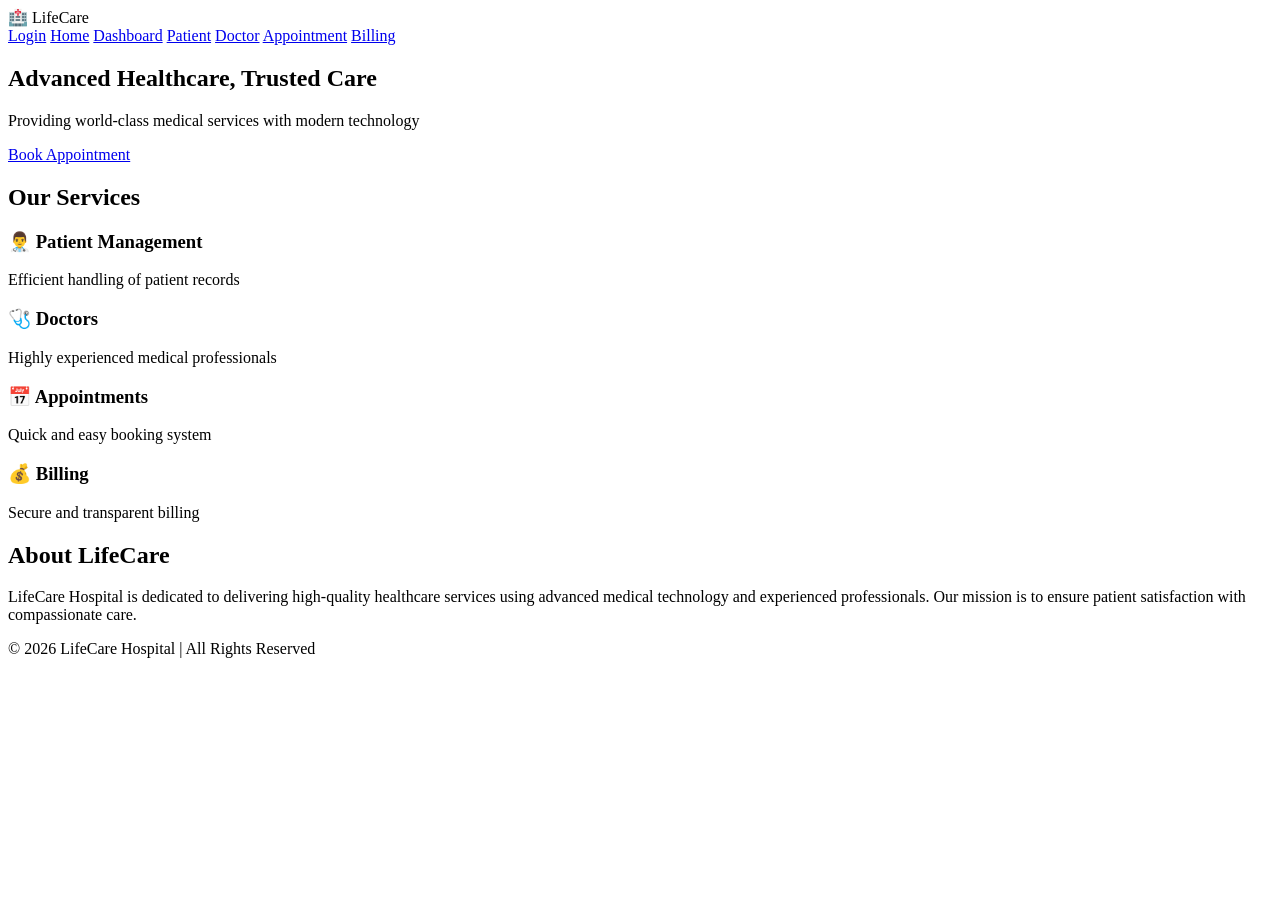
==== INDEX.HTML @ 78ac6552 "feat: implement full-stack hospital management system with patient, doctor, billing, and appointment" ====
<!DOCTYPE html>
<html lang="en">
<head>
     <link rel="stylesheet" href="style.css">
    <meta charset="UTF-8">
    <meta name="viewport" content="width=device-width, initial-scale=1.0">
    <title>LifeCare Hospital</title>

    <!-- CSS LINK -->
    <link rel="stylesheet" href="style.css">

    <!-- Google Font -->
    <link href="https://fonts.googleapis.com/css2?family=Poppins:wght@300;500;700&display=swap" rel="stylesheet">
</head>

<body>

<!-- NAVBAR -->
<header class="navbar">
    <div class="logo">🏥 LifeCare</div>
    

    <nav>
    <a href="login.html" class="btn">Login</a>
    <a href="index.html">Home</a>
    <a href="dashboard.html">Dashboard</a>
    <a href="patient.html">Patient</a>
    <a href="doctor.html">Doctor</a>
    <a href="appointment.html">Appointment</a>
    <a href="billing.html">Billing</a>
    </nav>

          
    </nav>
</header>

<!-- HERO SECTION -->
<section class="hero">
    <div class="overlay">
        <h1>Advanced Healthcare, Trusted Care</h1>
        <p>Providing world-class medical services with modern technology</p>
        <a href="#" class="btn">Book Appointment</a>
    </div>
</section>

<!-- SERVICES -->
<section class="services">
    <h2>Our Services</h2>

    <div class="cards">
        <div class="card">
            <h3>👨‍⚕️ Patient Management</h3>
            <p>Efficient handling of patient records</p>
        </div>

        <div class="card">
            <h3>🩺 Doctors</h3>
            <p>Highly experienced medical professionals</p>
        </div>

        <div class="card">
            <h3>📅 Appointments</h3>
            <p>Quick and easy booking system</p>
        </div>

        <div class="card">
            <h3>💰 Billing</h3>
            <p>Secure and transparent billing</p>
        </div>
    </div>
</section>

<!-- ABOUT -->
<section class="about">
    <div class="about-content">
        <h2>About LifeCare</h2>
        <p>
            LifeCare Hospital is dedicated to delivering high-quality healthcare services
            using advanced medical technology and experienced professionals.
            Our mission is to ensure patient satisfaction with compassionate care.
        </p>
    </div>
</section>

<!-- FOOTER -->
<footer class="footer">
    <p>© 2026 LifeCare Hospital | All Rights Reserved</p>
</footer>
<script src="script.js"></script>
</body>
</html>
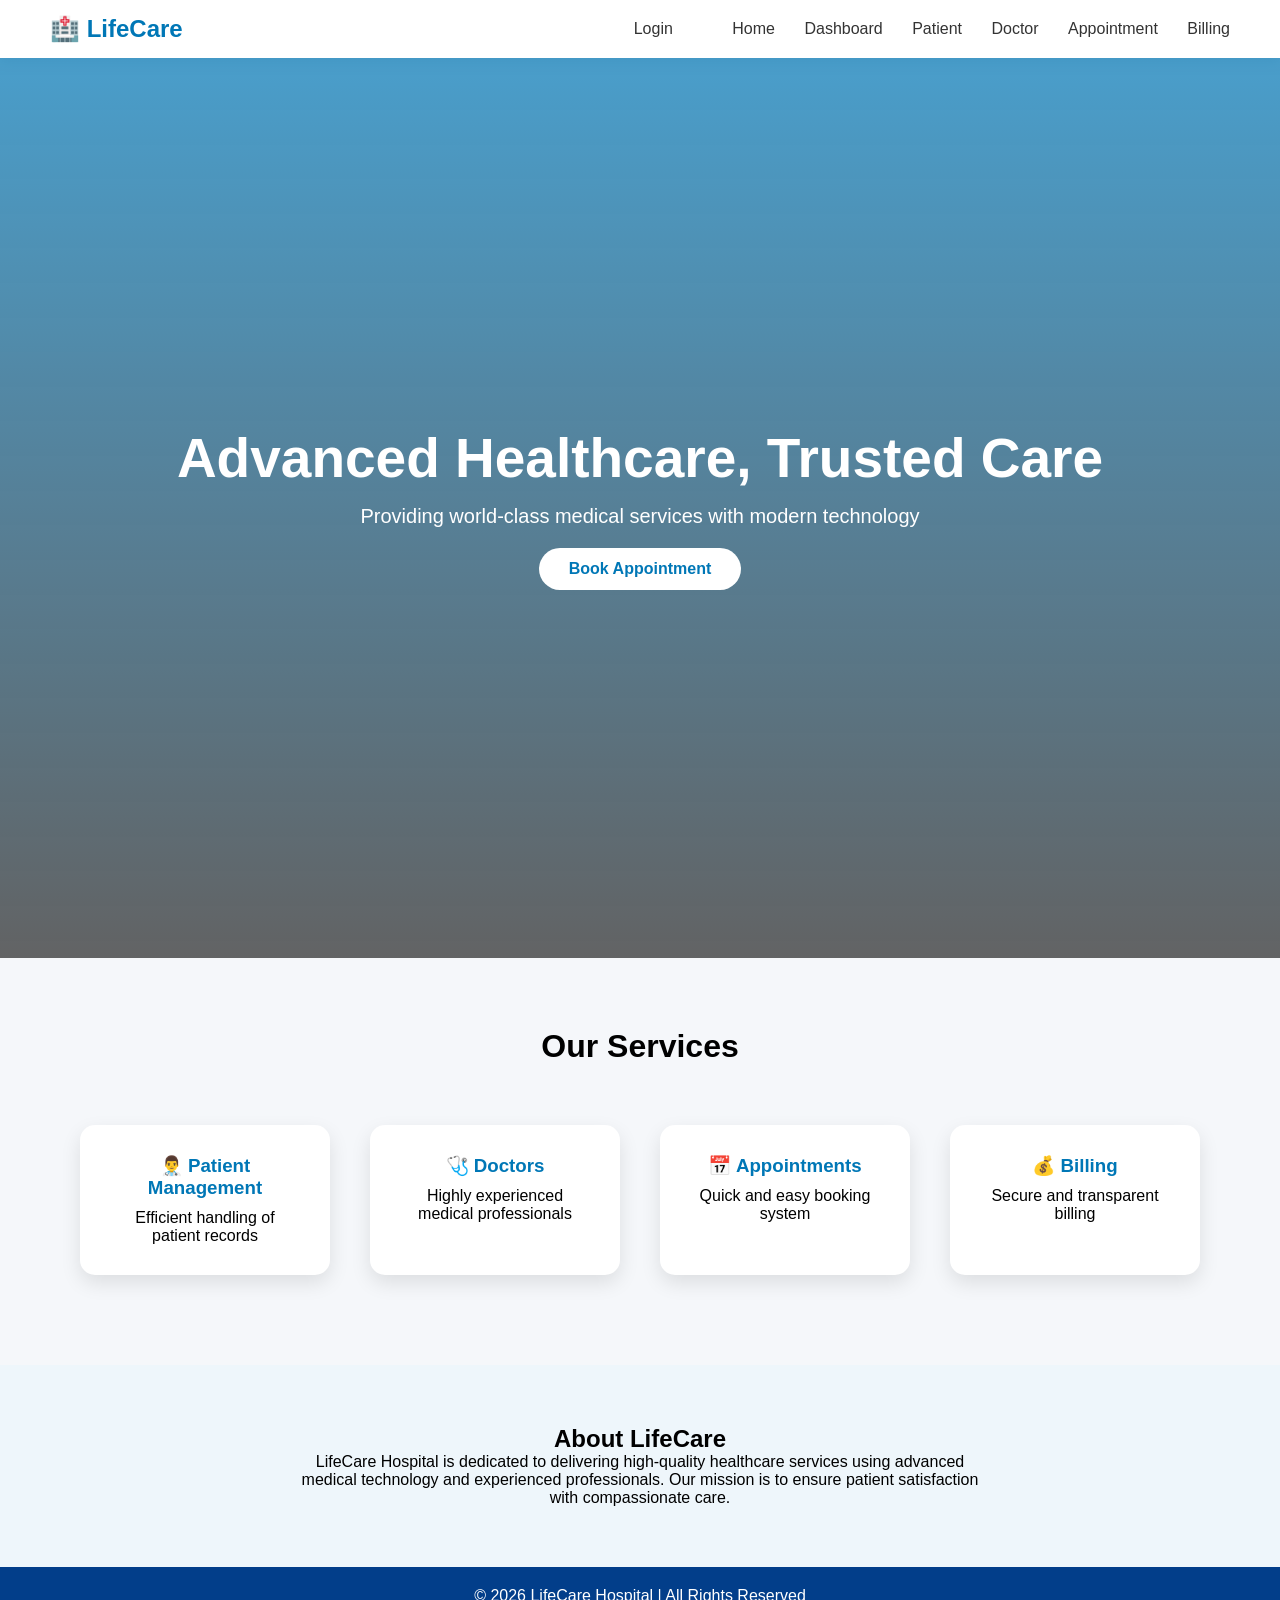
==== commit 3e3cecb5: "refactor: reorganize project assets by moving CSS files to /css and scripts to /js directories" ====
--- a/INDEX.HTML
+++ b/INDEX.HTML
@@ -1,13 +1,13 @@
 <!DOCTYPE html>
 <html lang="en">
 <head>
-     <link rel="stylesheet" href="style.css">
+     <link rel="stylesheet" href="css/style.css">
     <meta charset="UTF-8">
     <meta name="viewport" content="width=device-width, initial-scale=1.0">
     <title>LifeCare Hospital</title>
 
     <!-- CSS LINK -->
-    <link rel="stylesheet" href="style.css">
+    <link rel="stylesheet" href="css/style.css">
 
     <!-- Google Font -->
     <link href="https://fonts.googleapis.com/css2?family=Poppins:wght@300;500;700&display=swap" rel="stylesheet">
@@ -86,6 +86,6 @@
 <footer class="footer">
     <p>© 2026 LifeCare Hospital | All Rights Reserved</p>
 </footer>
-<script src="script.js"></script>
+<script src="js/script.js"></script>
 </body>
 </html>
--- a/css/style.css
+++ b/css/style.css
@@ -0,0 +1,142 @@
+* {
+    margin: 0;
+    padding: 0;
+    box-sizing: border-box;
+}
+
+body {
+    font-family: 'Poppins', sans-serif;
+    background: #f5f7fa;
+}
+
+/* NAVBAR */
+.navbar {
+    display: flex;
+    justify-content: space-between;
+    align-items: center;
+    padding: 15px 50px;
+    background: white;
+    box-shadow: 0 3px 12px rgba(0,0,0,0.1);
+    position: sticky;
+    top: 0;
+}
+
+.logo {
+    font-size: 24px;
+    font-weight: bold;
+    color: #0077b6;
+}
+
+.navbar a {
+    text-decoration: none;
+    margin-left: 25px;
+    color: #333;
+    font-weight: 500;
+    transition: 0.3s;
+}
+
+.navbar a:hover {
+    color: #0077b6;
+}
+
+/* HERO */
+
+ .hero {
+    height: 100vh;
+    background: url('https://images.unsplash.com/photo-1586773860418-d37222d8fce3') no-repeat center center/cover;
+    position: relative;
+
+}
+
+.overlay {
+    height: 100%;
+    background: linear-gradient(rgba(0,119,182,0.7), rgba(0,0,0,0.6));
+    display: flex;
+    flex-direction: column;
+    justify-content: center;
+    align-items: center;
+    color: white;
+    text-align: center;
+}
+
+.overlay h1 {
+    font-size: 55px;
+    margin-bottom: 15px;
+}
+
+.overlay p {
+    font-size: 20px;
+    margin-bottom: 20px;
+}
+
+/* BUTTON */
+.btn {
+    padding: 12px 30px;
+    background: white;
+    color: #0077b6;
+    border-radius: 30px;
+    text-decoration: none;
+    font-weight: bold;
+    transition: 0.3s;
+}
+
+.btn:hover {
+    background: #caf0f8;
+    transform: scale(1.05);
+}
+
+/* SERVICES */
+.services {
+    padding: 70px 20px;
+    text-align: center;
+}
+
+.services h2 {
+    font-size: 32px;
+    margin-bottom: 40px;
+}
+
+.cards {
+    display: flex;
+    justify-content: center;
+    flex-wrap: wrap;
+}
+
+.card {
+    background: white;
+    width: 250px;
+    margin: 20px;
+    padding: 30px;
+    border-radius: 15px;
+    box-shadow: 0 8px 20px rgba(0,0,0,0.1);
+    transition: 0.4s;
+}
+
+.card:hover {
+    transform: translateY(-10px);
+}
+
+.card h3 {
+    color: #0077b6;
+    margin-bottom: 10px;
+}
+
+/* ABOUT */
+.about {
+    background: #eef6fb;
+    padding: 60px 20px;
+    text-align: center;
+}
+
+.about-content {
+    max-width: 700px;
+    margin: auto;
+}
+
+/* FOOTER */
+.footer {
+    background: #023e8a;
+    color: white;
+    text-align: center;
+    padding: 20px;
+}
--- a/css/style.css
+++ b/css/style.css
@@ -0,0 +1,142 @@
+* {
+    margin: 0;
+    padding: 0;
+    box-sizing: border-box;
+}
+
+body {
+    font-family: 'Poppins', sans-serif;
+    background: #f5f7fa;
+}
+
+/* NAVBAR */
+.navbar {
+    display: flex;
+    justify-content: space-between;
+    align-items: center;
+    padding: 15px 50px;
+    background: white;
+    box-shadow: 0 3px 12px rgba(0,0,0,0.1);
+    position: sticky;
+    top: 0;
+}
+
+.logo {
+    font-size: 24px;
+    font-weight: bold;
+    color: #0077b6;
+}
+
+.navbar a {
+    text-decoration: none;
+    margin-left: 25px;
+    color: #333;
+    font-weight: 500;
+    transition: 0.3s;
+}
+
+.navbar a:hover {
+    color: #0077b6;
+}
+
+/* HERO */
+
+ .hero {
+    height: 100vh;
+    background: url('https://images.unsplash.com/photo-1586773860418-d37222d8fce3') no-repeat center center/cover;
+    position: relative;
+
+}
+
+.overlay {
+    height: 100%;
+    background: linear-gradient(rgba(0,119,182,0.7), rgba(0,0,0,0.6));
+    display: flex;
+    flex-direction: column;
+    justify-content: center;
+    align-items: center;
+    color: white;
+    text-align: center;
+}
+
+.overlay h1 {
+    font-size: 55px;
+    margin-bottom: 15px;
+}
+
+.overlay p {
+    font-size: 20px;
+    margin-bottom: 20px;
+}
+
+/* BUTTON */
+.btn {
+    padding: 12px 30px;
+    background: white;
+    color: #0077b6;
+    border-radius: 30px;
+    text-decoration: none;
+    font-weight: bold;
+    transition: 0.3s;
+}
+
+.btn:hover {
+    background: #caf0f8;
+    transform: scale(1.05);
+}
+
+/* SERVICES */
+.services {
+    padding: 70px 20px;
+    text-align: center;
+}
+
+.services h2 {
+    font-size: 32px;
+    margin-bottom: 40px;
+}
+
+.cards {
+    display: flex;
+    justify-content: center;
+    flex-wrap: wrap;
+}
+
+.card {
+    background: white;
+    width: 250px;
+    margin: 20px;
+    padding: 30px;
+    border-radius: 15px;
+    box-shadow: 0 8px 20px rgba(0,0,0,0.1);
+    transition: 0.4s;
+}
+
+.card:hover {
+    transform: translateY(-10px);
+}
+
+.card h3 {
+    color: #0077b6;
+    margin-bottom: 10px;
+}
+
+/* ABOUT */
+.about {
+    background: #eef6fb;
+    padding: 60px 20px;
+    text-align: center;
+}
+
+.about-content {
+    max-width: 700px;
+    margin: auto;
+}
+
+/* FOOTER */
+.footer {
+    background: #023e8a;
+    color: white;
+    text-align: center;
+    padding: 20px;
+}
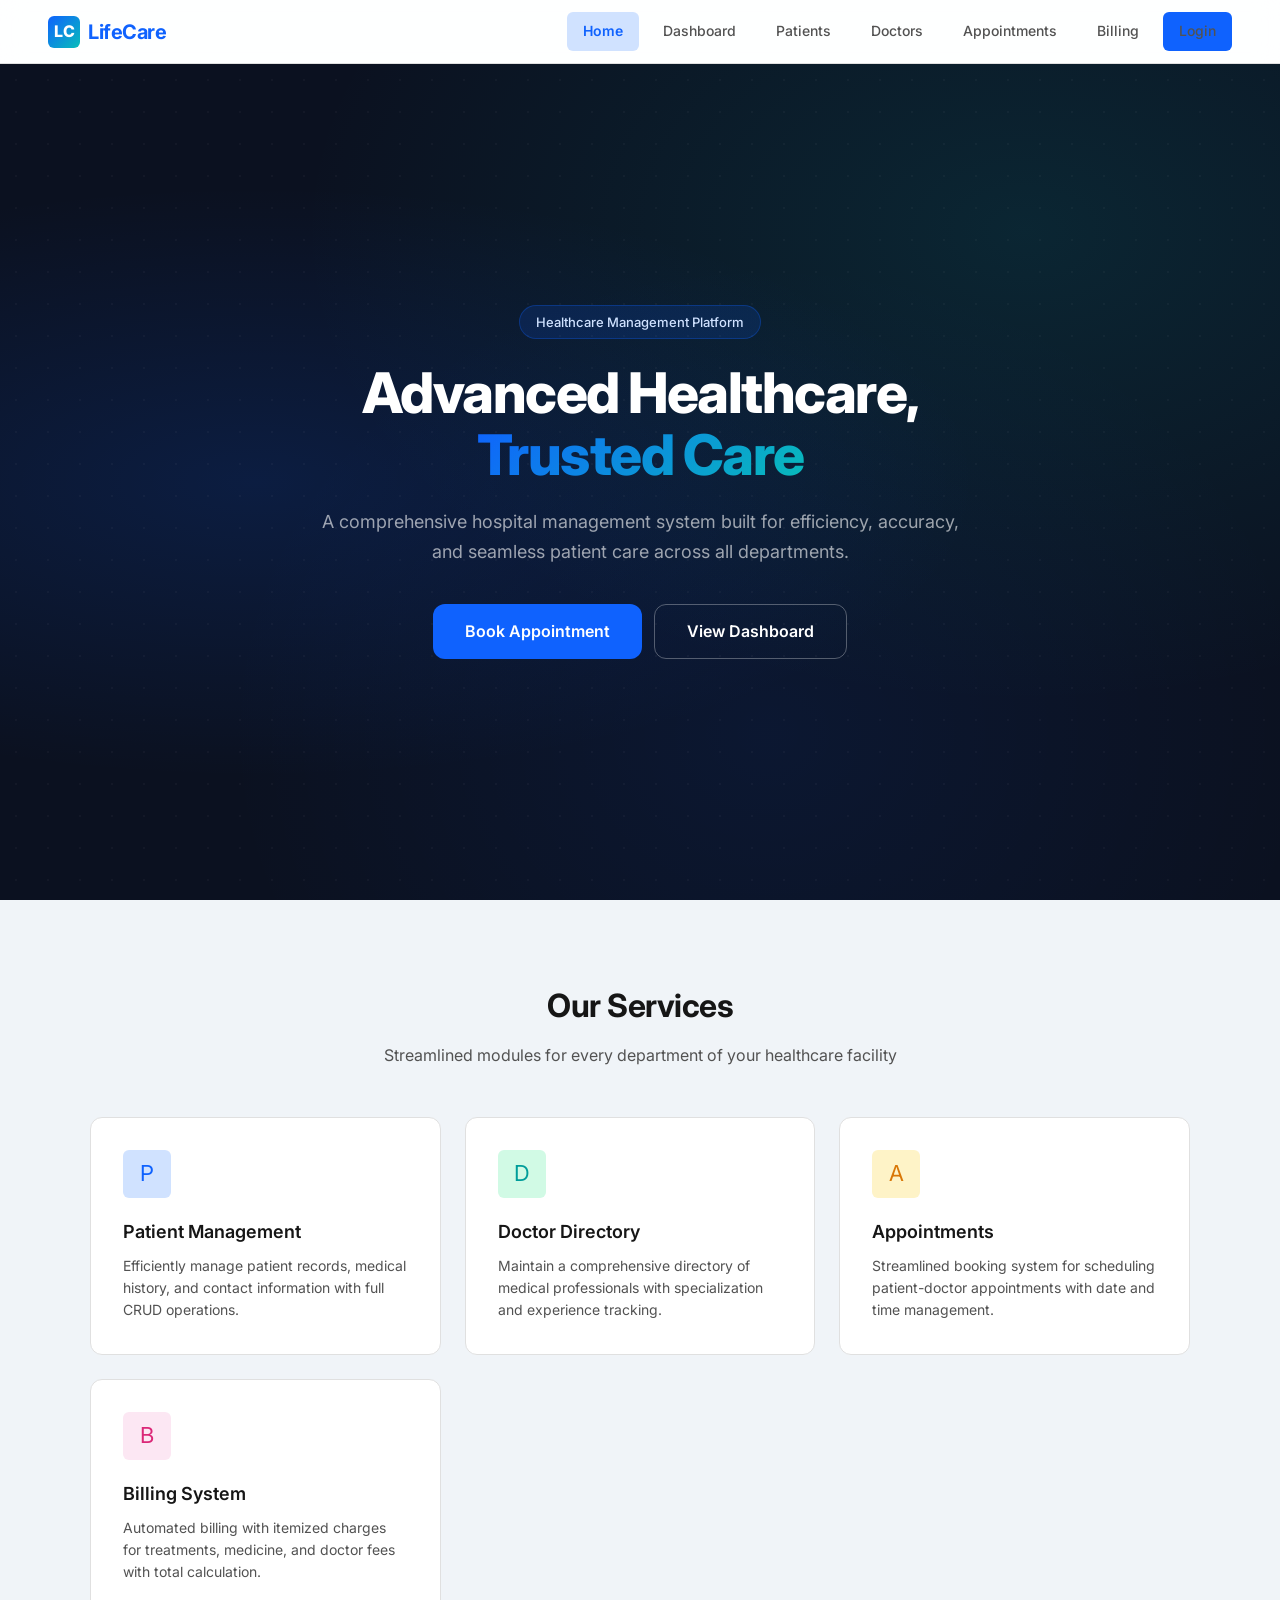
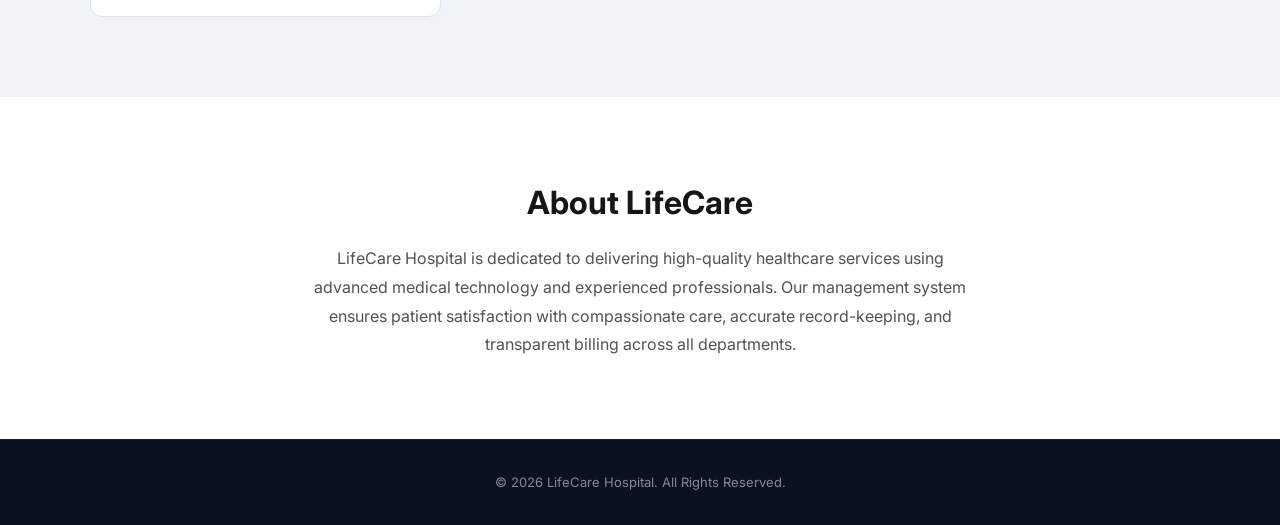
==== commit 77becd14: "feat: add base stylesheet with custom design system and layout components for hospital website" ====
--- a/INDEX.HTML
+++ b/INDEX.HTML
@@ -1,91 +1,87 @@
 <!DOCTYPE html>
 <html lang="en">
 <head>
-     <link rel="stylesheet" href="css/style.css">
     <meta charset="UTF-8">
     <meta name="viewport" content="width=device-width, initial-scale=1.0">
-    <title>LifeCare Hospital</title>
-
-    <!-- CSS LINK -->
+    <title>LifeCare Hospital - Advanced Healthcare</title>
+    <meta name="description" content="LifeCare Hospital Management System - Providing world-class medical services with modern technology.">
     <link rel="stylesheet" href="css/style.css">
-
-    <!-- Google Font -->
-    <link href="https://fonts.googleapis.com/css2?family=Poppins:wght@300;500;700&display=swap" rel="stylesheet">
 </head>
-
 <body>
 
 <!-- NAVBAR -->
 <header class="navbar">
-    <div class="logo">🏥 LifeCare</div>
-    
-
+    <div class="logo">
+        <div class="logo-icon">LC</div>
+        LifeCare
+    </div>
     <nav>
-    <a href="login.html" class="btn">Login</a>
-    <a href="index.html">Home</a>
-    <a href="dashboard.html">Dashboard</a>
-    <a href="patient.html">Patient</a>
-    <a href="doctor.html">Doctor</a>
-    <a href="appointment.html">Appointment</a>
-    <a href="billing.html">Billing</a>
-    </nav>
-
-          
+        <a href="index.html" class="active">Home</a>
+        <a href="dashboard.html">Dashboard</a>
+        <a href="patient.html">Patients</a>
+        <a href="doctor.html">Doctors</a>
+        <a href="appointment.html">Appointments</a>
+        <a href="billing.html">Billing</a>
+        <a href="login.html" class="btn btn-primary btn-sm">Login</a>
     </nav>
 </header>
 
-<!-- HERO SECTION -->
+<!-- HERO -->
 <section class="hero">
     <div class="overlay">
-        <h1>Advanced Healthcare, Trusted Care</h1>
-        <p>Providing world-class medical services with modern technology</p>
-        <a href="#" class="btn">Book Appointment</a>
+        <div class="badge animate-in">Healthcare Management Platform</div>
+        <h1 class="animate-in delay-1">Advanced Healthcare,<br><span>Trusted Care</span></h1>
+        <p class="animate-in delay-2">A comprehensive hospital management system built for efficiency, accuracy, and seamless patient care across all departments.</p>
+        <div class="hero-actions animate-in delay-3">
+            <a href="appointment.html" class="btn btn-primary btn-lg">Book Appointment</a>
+            <a href="dashboard.html" class="btn btn-outline btn-lg" style="border-color: rgba(255,255,255,0.3); color: white;">View Dashboard</a>
+        </div>
     </div>
 </section>
 
 <!-- SERVICES -->
-<section class="services">
-    <h2>Our Services</h2>
-
-    <div class="cards">
-        <div class="card">
-            <h3>👨‍⚕️ Patient Management</h3>
-            <p>Efficient handling of patient records</p>
+<section class="section">
+    <div class="section-header">
+        <h2>Our Services</h2>
+        <p>Streamlined modules for every department of your healthcare facility</p>
+    </div>
+    <div class="features-grid">
+        <div class="feature-card">
+            <div class="icon blue">P</div>
+            <h3>Patient Management</h3>
+            <p>Efficiently manage patient records, medical history, and contact information with full CRUD operations.</p>
         </div>
-
-        <div class="card">
-            <h3>🩺 Doctors</h3>
-            <p>Highly experienced medical professionals</p>
+        <div class="feature-card">
+            <div class="icon teal">D</div>
+            <h3>Doctor Directory</h3>
+            <p>Maintain a comprehensive directory of medical professionals with specialization and experience tracking.</p>
         </div>
-
-        <div class="card">
-            <h3>📅 Appointments</h3>
-            <p>Quick and easy booking system</p>
+        <div class="feature-card">
+            <div class="icon amber">A</div>
+            <h3>Appointments</h3>
+            <p>Streamlined booking system for scheduling patient-doctor appointments with date and time management.</p>
         </div>
-
-        <div class="card">
-            <h3>💰 Billing</h3>
-            <p>Secure and transparent billing</p>
+        <div class="feature-card">
+            <div class="icon rose">B</div>
+            <h3>Billing System</h3>
+            <p>Automated billing with itemized charges for treatments, medicine, and doctor fees with total calculation.</p>
         </div>
     </div>
 </section>
 
 <!-- ABOUT -->
-<section class="about">
+<section class="section about">
     <div class="about-content">
         <h2>About LifeCare</h2>
-        <p>
-            LifeCare Hospital is dedicated to delivering high-quality healthcare services
-            using advanced medical technology and experienced professionals.
-            Our mission is to ensure patient satisfaction with compassionate care.
-        </p>
+        <p>LifeCare Hospital is dedicated to delivering high-quality healthcare services using advanced medical technology and experienced professionals. Our management system ensures patient satisfaction with compassionate care, accurate record-keeping, and transparent billing across all departments.</p>
     </div>
 </section>
 
 <!-- FOOTER -->
 <footer class="footer">
-    <p>© 2026 LifeCare Hospital | All Rights Reserved</p>
+    <p>&copy; 2026 LifeCare Hospital. All Rights Reserved.</p>
 </footer>
+
 <script src="js/script.js"></script>
 </body>
 </html>
--- a/css/style.css
+++ b/css/style.css
@@ -1,142 +1,414 @@
-* {
-    margin: 0;
-    padding: 0;
-    box-sizing: border-box;
-}
-
+@import url('https://fonts.googleapis.com/css2?family=Inter:wght@300;400;500;600;700;800&display=swap');
+
+/* ===== CSS VARIABLES ===== */
+:root {
+    --primary: #0f62fe;
+    --primary-dark: #0043ce;
+    --primary-light: #d0e2ff;
+    --accent: #08bdba;
+    --accent-dark: #009d9a;
+    --bg: #f0f4f8;
+    --bg-dark: #0b1120;
+    --surface: #ffffff;
+    --surface-hover: #f8fafc;
+    --text: #161616;
+    --text-secondary: #525252;
+    --text-muted: #8d8d8d;
+    --border: #e0e0e0;
+    --danger: #da1e28;
+    --danger-hover: #ba1b23;
+    --warning: #f1c21b;
+    --success: #198038;
+    --shadow-sm: 0 1px 3px rgba(0,0,0,0.06);
+    --shadow-md: 0 4px 16px rgba(0,0,0,0.08);
+    --shadow-lg: 0 8px 32px rgba(0,0,0,0.12);
+    --shadow-xl: 0 16px 48px rgba(0,0,0,0.16);
+    --radius-sm: 6px;
+    --radius-md: 12px;
+    --radius-lg: 20px;
+    --radius-xl: 28px;
+    --transition: 0.25s cubic-bezier(0.4, 0, 0.2, 1);
+}
+
+/* ===== RESET ===== */
+*, *::before, *::after { margin: 0; padding: 0; box-sizing: border-box; }
+html { scroll-behavior: smooth; }
 body {
-    font-family: 'Poppins', sans-serif;
-    background: #f5f7fa;
-}
-
-/* NAVBAR */
+    font-family: 'Inter', -apple-system, sans-serif;
+    background: var(--bg);
+    color: var(--text);
+    line-height: 1.6;
+    min-height: 100vh;
+    -webkit-font-smoothing: antialiased;
+}
+a { text-decoration: none; color: inherit; }
+img { max-width: 100%; display: block; }
+ul { list-style: none; }
+
+/* ===== NAVBAR ===== */
 .navbar {
     display: flex;
     justify-content: space-between;
     align-items: center;
-    padding: 15px 50px;
-    background: white;
-    box-shadow: 0 3px 12px rgba(0,0,0,0.1);
+    padding: 0 48px;
+    height: 64px;
+    background: var(--surface);
+    border-bottom: 1px solid var(--border);
     position: sticky;
     top: 0;
-}
-
-.logo {
-    font-size: 24px;
-    font-weight: bold;
-    color: #0077b6;
-}
-
-.navbar a {
+    z-index: 100;
+    backdrop-filter: blur(12px);
+    background: rgba(255,255,255,0.92);
+}
+.navbar .logo {
+    font-size: 20px;
+    font-weight: 700;
+    color: var(--primary);
+    letter-spacing: -0.5px;
+    display: flex;
+    align-items: center;
+    gap: 8px;
+}
+.navbar .logo .logo-icon {
+    width: 32px; height: 32px;
+    background: linear-gradient(135deg, var(--primary), var(--accent));
+    border-radius: var(--radius-sm);
+    display: flex; align-items: center; justify-content: center;
+    color: white; font-size: 16px; font-weight: 800;
+}
+.navbar nav { display: flex; align-items: center; gap: 8px; }
+.navbar nav a {
+    padding: 8px 16px;
+    font-size: 14px;
+    font-weight: 500;
+    color: var(--text-secondary);
+    border-radius: var(--radius-sm);
+    transition: var(--transition);
+}
+.navbar nav a:hover { color: var(--primary); background: var(--primary-light); }
+.navbar nav a.active { color: var(--primary); background: var(--primary-light); font-weight: 600; }
+
+/* ===== BUTTONS ===== */
+.btn {
+    display: inline-flex; align-items: center; justify-content: center; gap: 8px;
+    padding: 10px 24px;
+    font-size: 14px; font-weight: 600; font-family: inherit;
+    border: none; border-radius: var(--radius-sm);
+    cursor: pointer; transition: var(--transition);
     text-decoration: none;
-    margin-left: 25px;
-    color: #333;
-    font-weight: 500;
-    transition: 0.3s;
-}
-
-.navbar a:hover {
-    color: #0077b6;
-}
-
-/* HERO */
-
- .hero {
-    height: 100vh;
-    background: url('https://images.unsplash.com/photo-1586773860418-d37222d8fce3') no-repeat center center/cover;
-    position: relative;
-
-}
-
-.overlay {
-    height: 100%;
-    background: linear-gradient(rgba(0,119,182,0.7), rgba(0,0,0,0.6));
-    display: flex;
-    flex-direction: column;
-    justify-content: center;
-    align-items: center;
-    color: white;
+}
+.btn-primary { background: var(--primary); color: white; }
+.btn-primary:hover { background: var(--primary-dark); transform: translateY(-1px); box-shadow: var(--shadow-md); }
+.btn-outline { background: transparent; color: var(--primary); border: 1.5px solid var(--primary); }
+.btn-outline:hover { background: var(--primary); color: white; }
+.btn-danger { background: var(--danger); color: white; }
+.btn-danger:hover { background: var(--danger-hover); }
+.btn-ghost { background: transparent; color: var(--text-secondary); }
+.btn-ghost:hover { background: var(--bg); color: var(--text); }
+.btn-sm { padding: 6px 14px; font-size: 13px; }
+.btn-lg { padding: 14px 32px; font-size: 16px; border-radius: var(--radius-md); }
+
+button {
+    font-family: inherit;
+    padding: 10px 24px;
+    font-size: 14px; font-weight: 600;
+    background: var(--primary); color: white;
+    border: none; border-radius: var(--radius-sm);
+    cursor: pointer; transition: var(--transition);
+}
+button:hover { background: var(--primary-dark); transform: translateY(-1px); }
+
+/* ===== HERO ===== */
+.hero {
+    min-height: calc(100vh - 64px);
+    background: var(--bg-dark);
+    display: flex; align-items: center; justify-content: center;
+    position: relative; overflow: hidden;
+}
+.hero::before {
+    content: '';
+    position: absolute; inset: 0;
+    background:
+        radial-gradient(ellipse at 20% 50%, rgba(15,98,254,0.15) 0%, transparent 50%),
+        radial-gradient(ellipse at 80% 20%, rgba(8,189,186,0.12) 0%, transparent 50%),
+        radial-gradient(ellipse at 60% 80%, rgba(15,98,254,0.08) 0%, transparent 50%);
+}
+.hero::after {
+    content: '';
+    position: absolute; inset: 0;
+    background-image:
+        radial-gradient(rgba(255,255,255,0.03) 1px, transparent 1px);
+    background-size: 32px 32px;
+}
+.hero .overlay {
+    position: relative; z-index: 1;
+    text-align: center; padding: 60px 24px;
+    max-width: 720px;
+}
+.hero .overlay .badge {
+    display: inline-flex; align-items: center; gap: 8px;
+    padding: 6px 16px;
+    background: rgba(15,98,254,0.15);
+    border: 1px solid rgba(15,98,254,0.3);
+    border-radius: 100px;
+    font-size: 13px; font-weight: 500;
+    color: var(--primary-light);
+    margin-bottom: 24px;
+}
+.hero .overlay h1 {
+    font-size: clamp(36px, 5vw, 56px);
+    font-weight: 800; line-height: 1.1;
+    color: white; letter-spacing: -1.5px;
+    margin-bottom: 20px;
+}
+.hero .overlay h1 span {
+    background: linear-gradient(135deg, var(--primary), var(--accent));
+    -webkit-background-clip: text; -webkit-text-fill-color: transparent;
+    background-clip: text;
+}
+.hero .overlay p {
+    font-size: 18px; color: rgba(255,255,255,0.6);
+    margin-bottom: 36px; line-height: 1.7;
+}
+.hero .hero-actions { display: flex; gap: 12px; justify-content: center; flex-wrap: wrap; }
+
+/* ===== SECTIONS ===== */
+.section { padding: 80px 48px; }
+.section-header { text-align: center; margin-bottom: 48px; }
+.section-header h2 { font-size: 32px; font-weight: 700; letter-spacing: -0.5px; margin-bottom: 12px; }
+.section-header p { font-size: 16px; color: var(--text-secondary); max-width: 560px; margin: 0 auto; }
+
+/* ===== FEATURE CARDS ===== */
+.features-grid {
+    display: grid;
+    grid-template-columns: repeat(auto-fit, minmax(260px, 1fr));
+    gap: 24px; max-width: 1100px; margin: 0 auto;
+}
+.feature-card {
+    background: var(--surface);
+    border: 1px solid var(--border);
+    border-radius: var(--radius-md);
+    padding: 32px;
+    transition: var(--transition);
+    cursor: default;
+}
+.feature-card:hover { transform: translateY(-4px); box-shadow: var(--shadow-lg); border-color: transparent; }
+.feature-card .icon {
+    width: 48px; height: 48px;
+    border-radius: var(--radius-sm);
+    display: flex; align-items: center; justify-content: center;
+    font-size: 22px; margin-bottom: 20px;
+}
+.feature-card .icon.blue { background: var(--primary-light); color: var(--primary); }
+.feature-card .icon.teal { background: #d1fae5; color: var(--accent-dark); }
+.feature-card .icon.amber { background: #fef3c7; color: #d97706; }
+.feature-card .icon.rose { background: #fce7f3; color: #db2777; }
+.feature-card h3 { font-size: 18px; font-weight: 600; margin-bottom: 8px; }
+.feature-card p { font-size: 14px; color: var(--text-secondary); line-height: 1.6; }
+
+/* ===== ABOUT ===== */
+.about { background: var(--surface); }
+.about-content { max-width: 680px; margin: 0 auto; text-align: center; }
+.about-content h2 { font-size: 32px; font-weight: 700; margin-bottom: 16px; }
+.about-content p { font-size: 16px; color: var(--text-secondary); line-height: 1.8; }
+
+/* ===== STATS ===== */
+.stats-grid {
+    display: grid;
+    grid-template-columns: repeat(auto-fit, minmax(220px, 1fr));
+    gap: 24px; padding: 40px 48px; max-width: 1100px; margin: 0 auto;
+}
+.stat-card {
+    background: var(--surface);
+    border: 1px solid var(--border);
+    border-radius: var(--radius-md);
+    padding: 28px;
+    transition: var(--transition);
+}
+.stat-card:hover { box-shadow: var(--shadow-md); }
+.stat-card .stat-label { font-size: 13px; font-weight: 500; color: var(--text-muted); text-transform: uppercase; letter-spacing: 0.5px; margin-bottom: 8px; }
+.stat-card .stat-value { font-size: 36px; font-weight: 800; color: var(--text); letter-spacing: -1px; }
+.stat-card .stat-icon { float: right; width: 40px; height: 40px; border-radius: var(--radius-sm); display: flex; align-items: center; justify-content: center; font-size: 18px; }
+
+/* ===== QUICK LINKS / DASHBOARD CARDS ===== */
+.quick-links {
+    display: grid;
+    grid-template-columns: repeat(auto-fit, minmax(280px, 1fr));
+    gap: 24px; padding: 0 48px 48px; max-width: 1100px; margin: 0 auto;
+}
+.quick-card {
+    background: var(--surface);
+    border: 1px solid var(--border);
+    border-radius: var(--radius-md);
+    padding: 28px;
+    display: flex; align-items: center; gap: 20px;
+    cursor: pointer; transition: var(--transition);
+}
+.quick-card:hover { box-shadow: var(--shadow-lg); border-color: var(--primary); transform: translateY(-2px); }
+.quick-card .qc-icon { width: 48px; height: 48px; border-radius: var(--radius-sm); display: flex; align-items: center; justify-content: center; font-size: 20px; flex-shrink: 0; }
+.quick-card .qc-info h3 { font-size: 16px; font-weight: 600; margin-bottom: 4px; }
+.quick-card .qc-info p { font-size: 13px; color: var(--text-muted); }
+
+/* ===== LOGIN ===== */
+.login-wrapper { display: flex; min-height: 100vh; }
+.login-left {
+    flex: 1;
+    background: var(--bg-dark);
+    display: flex; flex-direction: column; justify-content: center;
+    padding: 80px;
+    position: relative; overflow: hidden;
+}
+.login-left::before {
+    content: '';
+    position: absolute; inset: 0;
+    background:
+        radial-gradient(ellipse at 30% 40%, rgba(15,98,254,0.2) 0%, transparent 60%),
+        radial-gradient(ellipse at 70% 70%, rgba(8,189,186,0.15) 0%, transparent 50%);
+}
+.login-left .branding { position: relative; z-index: 1; }
+.login-left .branding h1 { font-size: 36px; font-weight: 800; color: white; margin-bottom: 12px; line-height: 1.2; }
+.login-left .branding p { font-size: 16px; color: rgba(255,255,255,0.5); line-height: 1.7; }
+.login-right {
+    flex: 1;
+    display: flex; justify-content: center; align-items: center;
+    background: var(--bg);
+    padding: 48px;
+}
+.login-form {
+    width: 100%; max-width: 400px;
+    background: var(--surface);
+    padding: 40px;
+    border-radius: var(--radius-lg);
+    box-shadow: var(--shadow-lg);
+    border: 1px solid var(--border);
+}
+.login-form h2 { font-size: 24px; font-weight: 700; margin-bottom: 8px; }
+.login-form .login-subtitle { font-size: 14px; color: var(--text-muted); margin-bottom: 32px; }
+
+/* ===== FORM INPUTS ===== */
+.input-group { margin-bottom: 20px; }
+.input-group label { display: block; font-size: 13px; font-weight: 600; color: var(--text); margin-bottom: 6px; }
+.input-group input, .input-group select {
+    width: 100%; padding: 11px 14px;
+    border: 1.5px solid var(--border);
+    border-radius: var(--radius-sm);
+    font-size: 14px; font-family: inherit;
+    background: var(--surface);
+    transition: var(--transition);
+    outline: none;
+}
+.input-group input:focus, .input-group select:focus { border-color: var(--primary); box-shadow: 0 0 0 3px rgba(15,98,254,0.12); }
+.input-group input::placeholder { color: var(--text-muted); }
+.form-options { display: flex; justify-content: space-between; align-items: center; margin-bottom: 24px; font-size: 13px; }
+.form-options a { color: var(--primary); font-weight: 500; }
+.form-options a:hover { text-decoration: underline; }
+.register-text { text-align: center; font-size: 13px; color: var(--text-muted); margin-top: 20px; }
+.register-text a { color: var(--primary); font-weight: 600; }
+.login-btn { width: 100%; padding: 12px; font-size: 15px; border-radius: var(--radius-sm); }
+.error-message { color: var(--danger); font-size: 12px; margin-top: 4px; display: block; }
+.password-group { position: relative; }
+.toggle-password { position: absolute; right: 14px; top: 38px; cursor: pointer; font-size: 16px; color: var(--text-muted); }
+
+/* ===== PAGE LAYOUT ===== */
+.page-wrapper { max-width: 1200px; margin: 0 auto; padding: 32px 48px; }
+.page-header { margin-bottom: 32px; }
+.page-header h1 { font-size: 28px; font-weight: 700; letter-spacing: -0.5px; }
+.page-header p { font-size: 14px; color: var(--text-muted); margin-top: 4px; }
+
+/* ===== MANAGEMENT LAYOUT ===== */
+.mgmt-layout { display: grid; grid-template-columns: 360px 1fr; gap: 32px; }
+.form-panel {
+    background: var(--surface);
+    border: 1px solid var(--border);
+    border-radius: var(--radius-md);
+    padding: 28px;
+    height: fit-content;
+    position: sticky; top: 96px;
+}
+.form-panel h3 { font-size: 16px; font-weight: 600; margin-bottom: 20px; padding-bottom: 12px; border-bottom: 1px solid var(--border); }
+.form-panel input, .form-panel select {
+    width: 100%; padding: 11px 14px;
+    border: 1.5px solid var(--border);
+    border-radius: var(--radius-sm);
+    font-size: 14px; font-family: inherit;
+    margin-bottom: 14px; outline: none;
+    transition: var(--transition);
+}
+.form-panel input:focus, .form-panel select:focus { border-color: var(--primary); box-shadow: 0 0 0 3px rgba(15,98,254,0.12); }
+.form-panel button { width: 100%; margin-top: 4px; }
+
+.data-panel {
+    background: var(--surface);
+    border: 1px solid var(--border);
+    border-radius: var(--radius-md);
+    overflow: hidden;
+}
+.data-panel .panel-header {
+    display: flex; justify-content: space-between; align-items: center;
+    padding: 20px 24px;
+    border-bottom: 1px solid var(--border);
+}
+.data-panel .panel-header h3 { font-size: 16px; font-weight: 600; }
+.search-input {
+    padding: 8px 14px;
+    border: 1.5px solid var(--border);
+    border-radius: var(--radius-sm);
+    font-size: 13px; font-family: inherit;
+    width: 240px; outline: none;
+    transition: var(--transition);
+}
+.search-input:focus { border-color: var(--primary); box-shadow: 0 0 0 3px rgba(15,98,254,0.12); }
+
+/* ===== TABLE ===== */
+table { width: 100%; border-collapse: collapse; }
+thead { background: var(--bg); }
+th { padding: 12px 24px; font-size: 12px; font-weight: 600; text-transform: uppercase; letter-spacing: 0.5px; color: var(--text-muted); text-align: left; border-bottom: 1px solid var(--border); }
+td { padding: 14px 24px; font-size: 14px; color: var(--text); border-bottom: 1px solid var(--border); }
+tr { transition: var(--transition); }
+tbody tr:hover { background: var(--surface-hover); }
+tbody tr:last-child td { border-bottom: none; }
+.action-btns { display: flex; gap: 6px; }
+.action-btns button { padding: 5px 12px; font-size: 12px; border-radius: 4px; }
+.btn-edit { background: #e0f2fe; color: #0369a1; }
+.btn-edit:hover { background: #bae6fd; transform: none; }
+.btn-delete { background: #fee2e2; color: var(--danger); }
+.btn-delete:hover { background: #fecaca; transform: none; }
+
+/* ===== BILLING ===== */
+.bill-total { font-size: 24px; font-weight: 700; color: var(--primary); margin: 16px 0 8px; padding: 16px; background: var(--primary-light); border-radius: var(--radius-sm); text-align: center; }
+
+/* ===== FOOTER ===== */
+.footer {
+    background: var(--bg-dark);
+    color: rgba(255,255,255,0.5);
     text-align: center;
-}
-
-.overlay h1 {
-    font-size: 55px;
-    margin-bottom: 15px;
-}
-
-.overlay p {
-    font-size: 20px;
-    margin-bottom: 20px;
-}
-
-/* BUTTON */
-.btn {
-    padding: 12px 30px;
-    background: white;
-    color: #0077b6;
-    border-radius: 30px;
-    text-decoration: none;
-    font-weight: bold;
-    transition: 0.3s;
-}
-
-.btn:hover {
-    background: #caf0f8;
-    transform: scale(1.05);
-}
-
-/* SERVICES */
-.services {
-    padding: 70px 20px;
-    text-align: center;
-}
-
-.services h2 {
-    font-size: 32px;
-    margin-bottom: 40px;
-}
-
-.cards {
-    display: flex;
-    justify-content: center;
-    flex-wrap: wrap;
-}
-
-.card {
-    background: white;
-    width: 250px;
-    margin: 20px;
-    padding: 30px;
-    border-radius: 15px;
-    box-shadow: 0 8px 20px rgba(0,0,0,0.1);
-    transition: 0.4s;
-}
-
-.card:hover {
-    transform: translateY(-10px);
-}
-
-.card h3 {
-    color: #0077b6;
-    margin-bottom: 10px;
-}
-
-/* ABOUT */
-.about {
-    background: #eef6fb;
-    padding: 60px 20px;
-    text-align: center;
-}
-
-.about-content {
-    max-width: 700px;
-    margin: auto;
-}
-
-/* FOOTER */
-.footer {
-    background: #023e8a;
-    color: white;
-    text-align: center;
-    padding: 20px;
+    padding: 32px 48px;
+    font-size: 13px;
+    border-top: 1px solid rgba(255,255,255,0.06);
+}
+
+/* ===== ANIMATIONS ===== */
+@keyframes fadeInUp { from { opacity: 0; transform: translateY(20px); } to { opacity: 1; transform: translateY(0); } }
+.animate-in { animation: fadeInUp 0.5s ease-out forwards; }
+.delay-1 { animation-delay: 0.1s; opacity: 0; }
+.delay-2 { animation-delay: 0.2s; opacity: 0; }
+.delay-3 { animation-delay: 0.3s; opacity: 0; }
+.delay-4 { animation-delay: 0.4s; opacity: 0; }
+
+/* ===== RESPONSIVE ===== */
+@media (max-width: 900px) {
+    .navbar { padding: 0 24px; }
+    .mgmt-layout { grid-template-columns: 1fr; }
+    .form-panel { position: static; }
+    .section { padding: 48px 24px; }
+    .stats-grid, .quick-links { padding: 24px; }
+    .page-wrapper { padding: 24px; }
+    .login-wrapper { flex-direction: column; }
+    .login-left { padding: 48px 24px; min-height: 200px; }
+    .login-right { padding: 32px 24px; }
+}
+@media (max-width: 640px) {
+    .navbar nav { gap: 2px; }
+    .navbar nav a { padding: 6px 10px; font-size: 12px; }
+    .hero .overlay h1 { font-size: 28px; }
 }
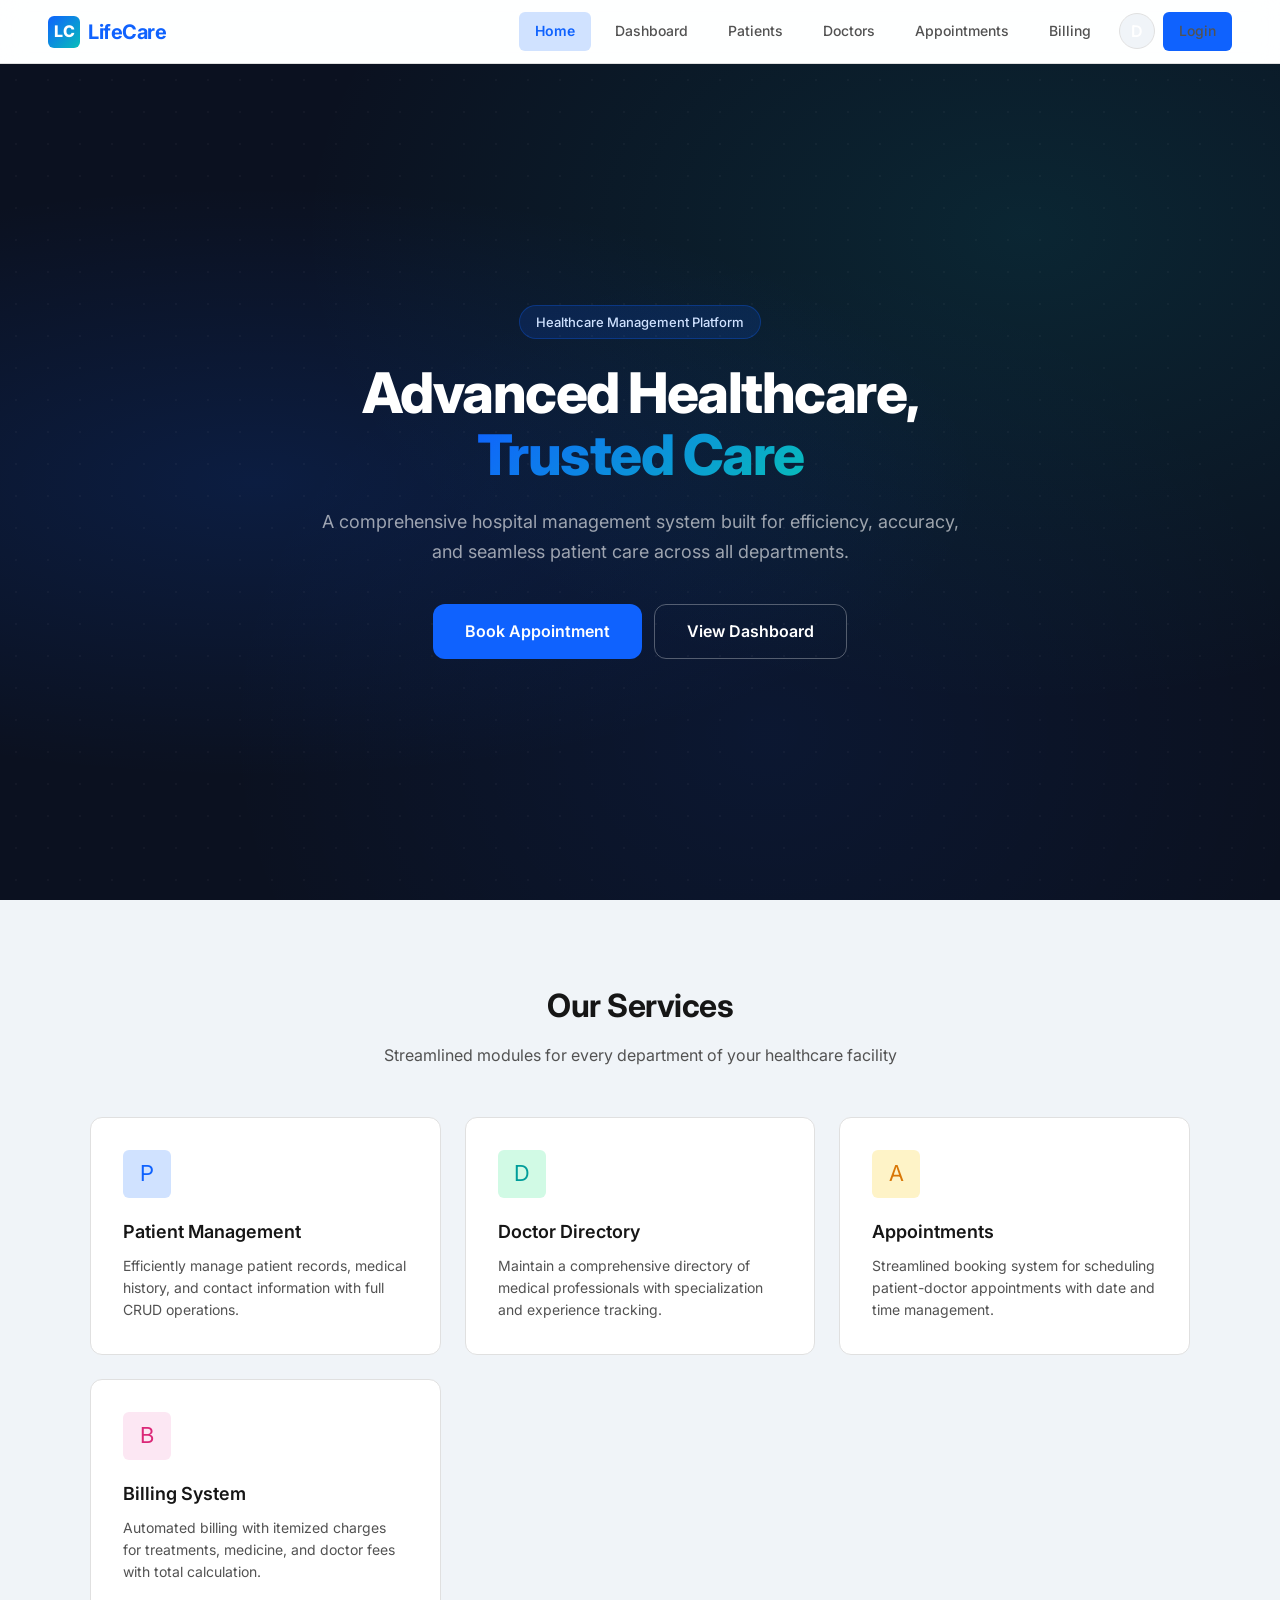
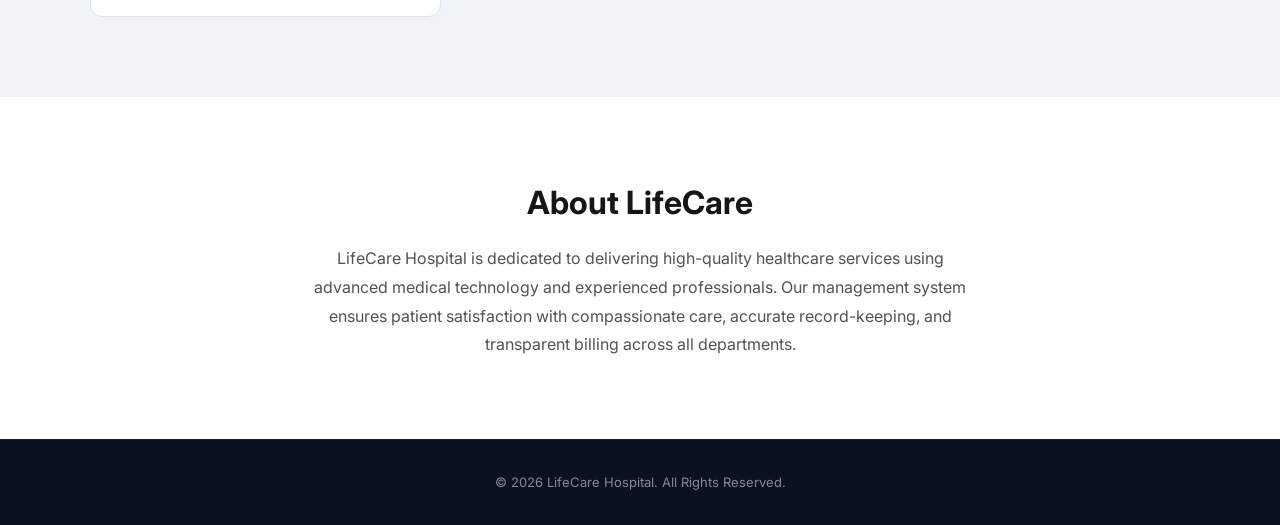
==== commit 8ed3ecfc: "feat: implement dark mode functionality and centralized patient, doctor, and appointment management " ====
--- a/INDEX.HTML
+++ b/INDEX.HTML
@@ -22,6 +22,7 @@
         <a href="doctor.html">Doctors</a>
         <a href="appointment.html">Appointments</a>
         <a href="billing.html">Billing</a>
+        <button class="theme-toggle" id="themeToggle" onclick="toggleTheme()">D</button>
         <a href="login.html" class="btn btn-primary btn-sm">Login</a>
     </nav>
 </header>
--- a/css/style.css
+++ b/css/style.css
@@ -30,6 +30,47 @@
     --transition: 0.25s cubic-bezier(0.4, 0, 0.2, 1);
 }
 
+/* ===== DARK MODE ===== */
+[data-theme="dark"] {
+    --bg: #0d1117;
+    --bg-dark: #010409;
+    --surface: #161b22;
+    --surface-hover: #1c2128;
+    --text: #e6edf3;
+    --text-secondary: #8b949e;
+    --text-muted: #6e7681;
+    --border: #30363d;
+    --primary-light: rgba(15,98,254,0.15);
+    --shadow-sm: 0 1px 3px rgba(0,0,0,0.3);
+    --shadow-md: 0 4px 16px rgba(0,0,0,0.4);
+    --shadow-lg: 0 8px 32px rgba(0,0,0,0.5);
+    --shadow-xl: 0 16px 48px rgba(0,0,0,0.6);
+}
+[data-theme="dark"] .navbar { background: rgba(22,27,34,0.92); }
+[data-theme="dark"] .feature-card .icon.blue { background: rgba(15,98,254,0.15); }
+[data-theme="dark"] .feature-card .icon.teal { background: rgba(8,189,186,0.15); }
+[data-theme="dark"] .feature-card .icon.amber { background: rgba(217,119,6,0.15); }
+[data-theme="dark"] .feature-card .icon.rose { background: rgba(219,39,119,0.15); }
+[data-theme="dark"] thead { background: #1c2128; }
+[data-theme="dark"] .btn-edit { background: rgba(14,165,233,0.15); color: #38bdf8; }
+[data-theme="dark"] .btn-delete { background: rgba(218,30,40,0.15); color: #f87171; }
+[data-theme="dark"] .bill-total { background: rgba(15,98,254,0.12); }
+[data-theme="dark"] input, [data-theme="dark"] select { background: var(--surface); color: var(--text); }
+[data-theme="dark"] .search-input { background: var(--surface); color: var(--text); }
+
+/* Theme Toggle Button */
+.theme-toggle {
+    width: 36px; height: 36px;
+    border-radius: 50%;
+    background: var(--bg);
+    border: 1.5px solid var(--border);
+    display: flex; align-items: center; justify-content: center;
+    cursor: pointer; font-size: 16px;
+    transition: var(--transition);
+    margin-left: 4px; padding: 0;
+}
+.theme-toggle:hover { background: var(--primary-light); border-color: var(--primary); transform: none; }
+
 /* ===== RESET ===== */
 *, *::before, *::after { margin: 0; padding: 0; box-sizing: border-box; }
 html { scroll-behavior: smooth; }
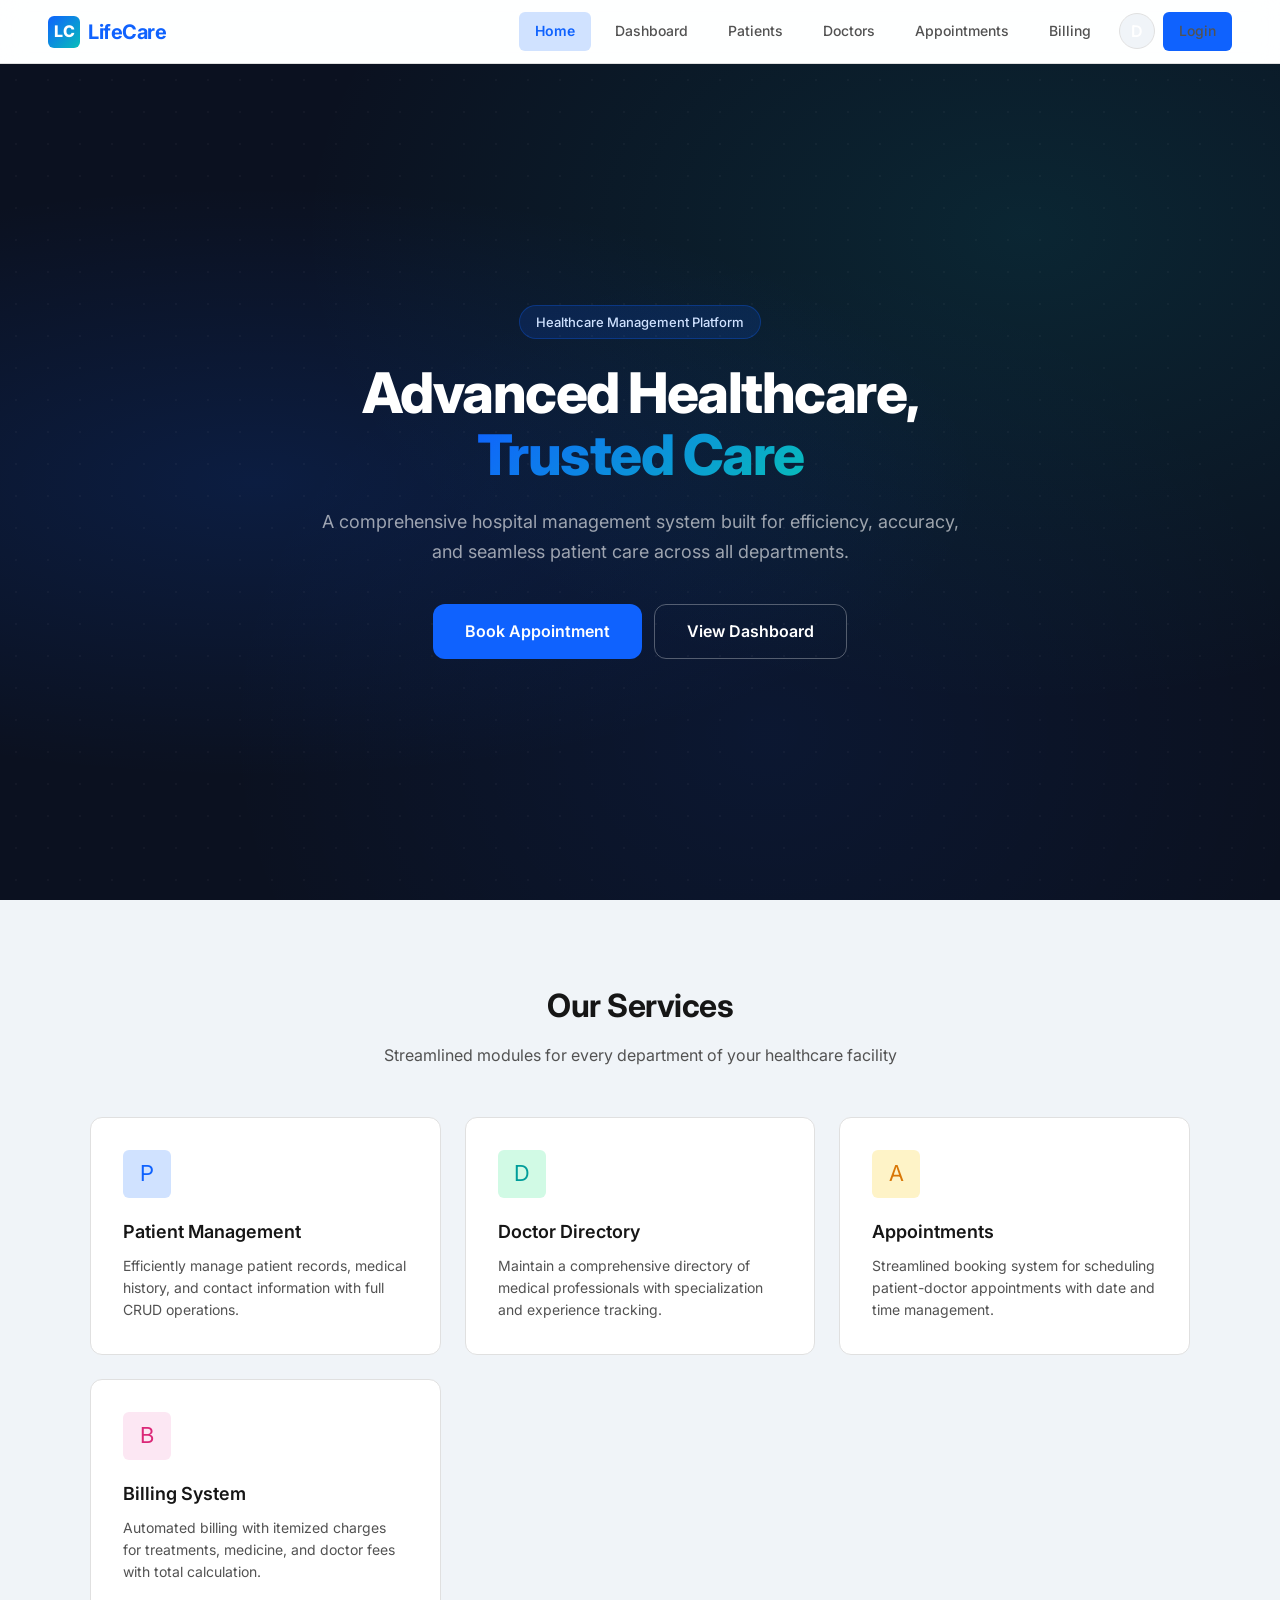
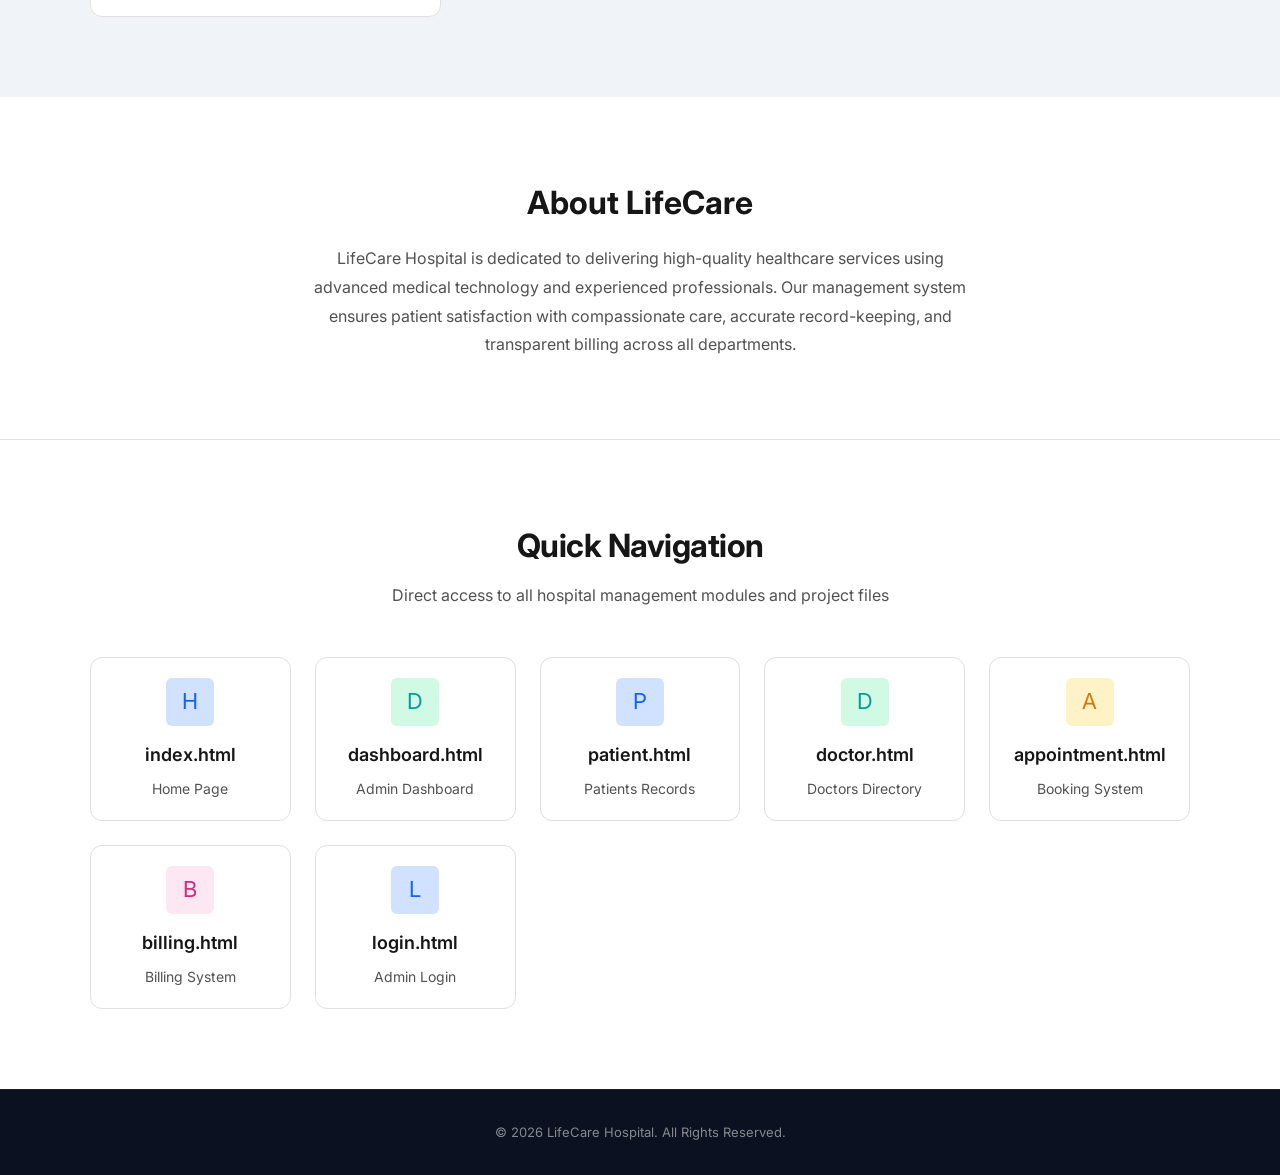
==== commit 5b026cd2: "feat: add quick navigation section with links to management modules on index page" ====
--- a/INDEX.HTML
+++ b/INDEX.HTML
@@ -78,6 +78,51 @@
     </div>
 </section>
 
+<!-- QUICK NAVIGATION -->
+<section class="section" style="background: var(--surface); border-top: 1px solid var(--border);">
+    <div class="section-header">
+        <h2>Quick Navigation</h2>
+        <p>Direct access to all hospital management modules and project files</p>
+    </div>
+    <div class="features-grid" style="grid-template-columns: repeat(auto-fit, minmax(200px, 1fr));">
+        <a href="index.html" class="feature-card" style="padding: 20px; text-align: center;">
+            <div class="icon blue" style="margin: 0 auto 15px;">H</div>
+            <h3>index.html</h3>
+            <p>Home Page</p>
+        </a>
+        <a href="dashboard.html" class="feature-card" style="padding: 20px; text-align: center;">
+            <div class="icon teal" style="margin: 0 auto 15px;">D</div>
+            <h3>dashboard.html</h3>
+            <p>Admin Dashboard</p>
+        </a>
+        <a href="patient.html" class="feature-card" style="padding: 20px; text-align: center;">
+            <div class="icon blue" style="margin: 0 auto 15px;">P</div>
+            <h3>patient.html</h3>
+            <p>Patients Records</p>
+        </a>
+        <a href="doctor.html" class="feature-card" style="padding: 20px; text-align: center;">
+            <div class="icon teal" style="margin: 0 auto 15px;">D</div>
+            <h3>doctor.html</h3>
+            <p>Doctors Directory</p>
+        </a>
+        <a href="appointment.html" class="feature-card" style="padding: 20px; text-align: center;">
+            <div class="icon amber" style="margin: 0 auto 15px;">A</div>
+            <h3>appointment.html</h3>
+            <p>Booking System</p>
+        </a>
+        <a href="billing.html" class="feature-card" style="padding: 20px; text-align: center;">
+            <div class="icon rose" style="margin: 0 auto 15px;">B</div>
+            <h3>billing.html</h3>
+            <p>Billing System</p>
+        </a>
+        <a href="login.html" class="feature-card" style="padding: 20px; text-align: center;">
+            <div class="icon blue" style="margin: 0 auto 15px;">L</div>
+            <h3>login.html</h3>
+            <p>Admin Login</p>
+        </a>
+    </div>
+</section>
+
 <!-- FOOTER -->
 <footer class="footer">
     <p>&copy; 2026 LifeCare Hospital. All Rights Reserved.</p>
